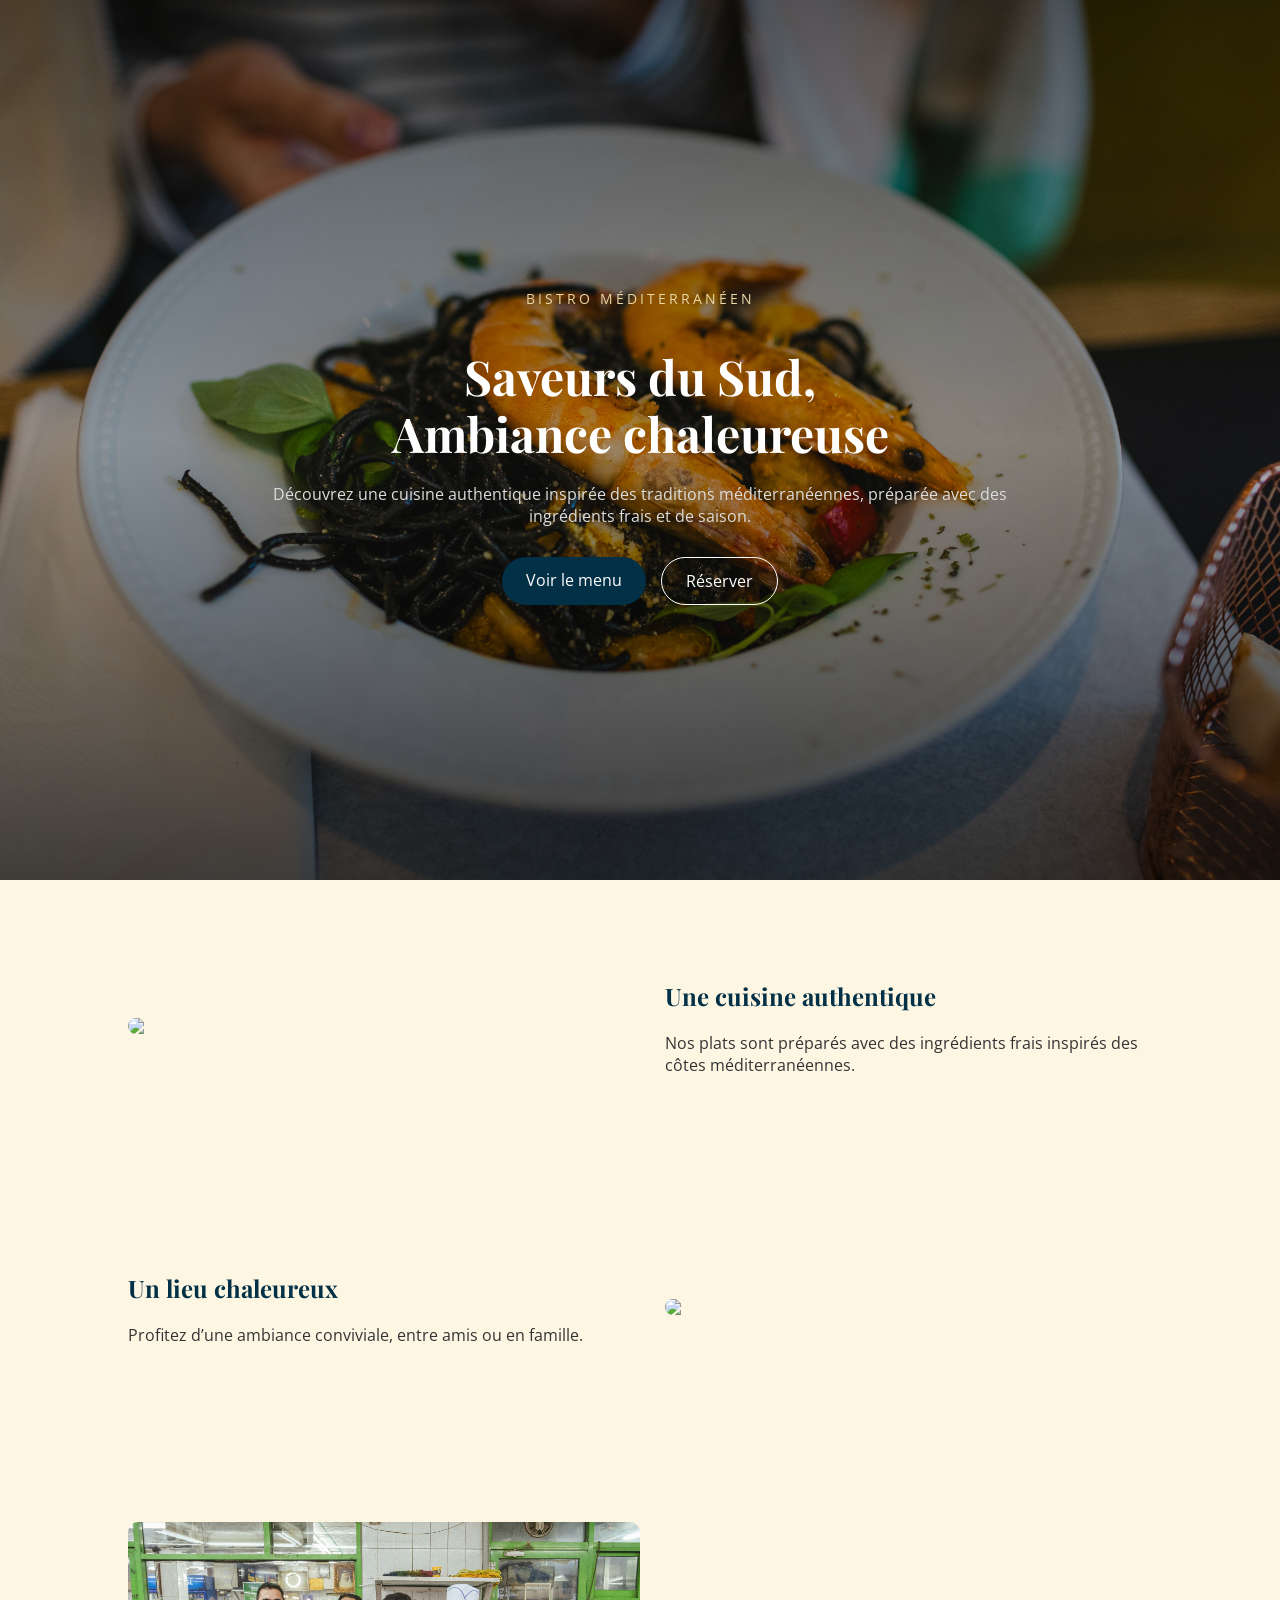
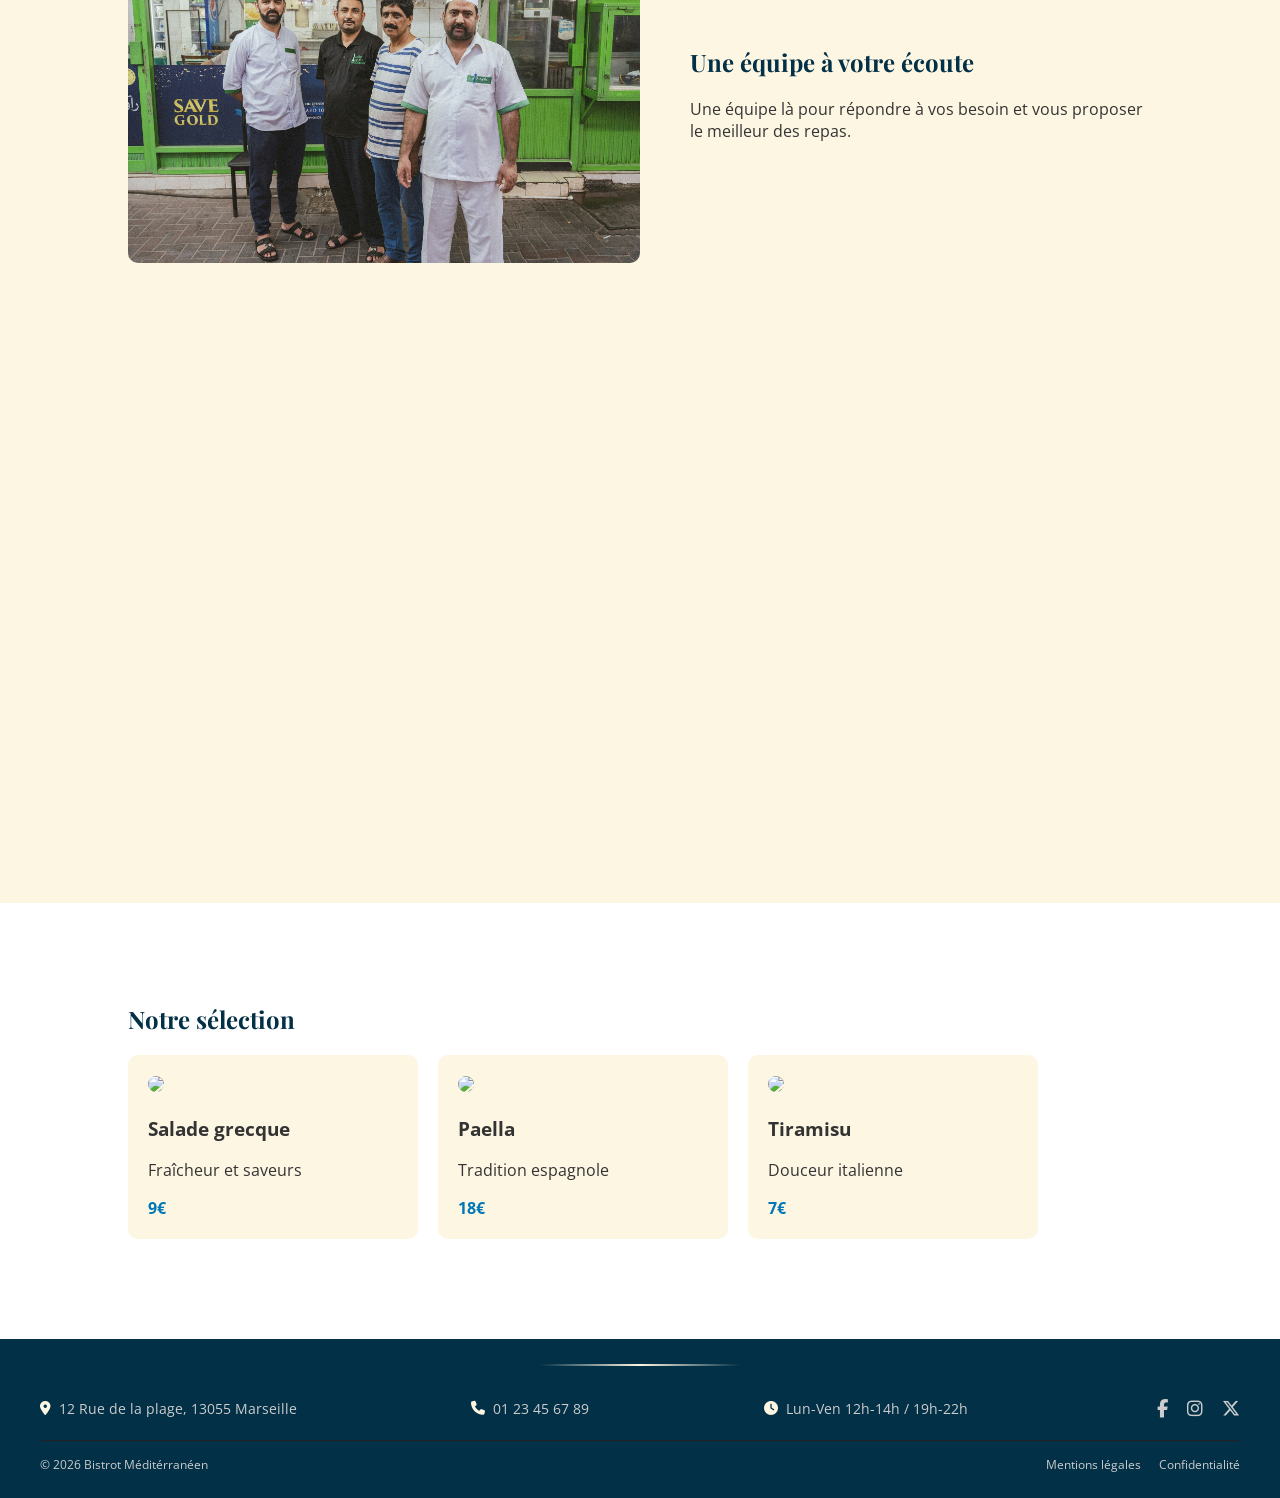
==== index.html @ e0ec24ad "Update index.html" ====
<!DOCTYPE html>
<html lang="fr">
<head>
<meta charset="UTF-8">
<meta name="viewport" content="width=device-width, initial-scale=1.0">
<title>Bistro Méditerranéen</title>

<link href="https://fonts.googleapis.com/css2?family=Open+Sans&family=Playfair+Display&display=swap" rel="stylesheet">
<link rel="stylesheet" href="https://cdnjs.cloudflare.com/ajax/libs/font-awesome/6.5.0/css/all.min.css">
<link rel="stylesheet" href="./style.css">
  
</head>

<body>

<!-- HERO -->
<section class="hero">
  <div class="hero-content">
    
      <p class="hero-subtitle">Bistro Méditerranéen</p>
  
      <h1>
        Saveurs du Sud,<br>
        Ambiance chaleureuse
      </h1>
  
      <p class="hero-text">
        Découvrez une cuisine authentique inspirée des traditions méditerranéennes, 
        préparée avec des ingrédients frais et de saison.
      </p>
  
      <div class="hero-buttons">
        <a href="./image/menu.pdf" target="_blank" class="btn-primary">Voir le menu</a>
        <a href="#contact" class="btn-secondary">Réserver</a>
      </div>

    </div>
  </section>

<!-- SECTION 1 -->
<section class="split fade-left">
  <img src="https://images.unsplash.com/photo-1546069901-ba9599a7e63c">
  <div class="split-text">
    <h2>Une cuisine authentique</h2>
    <p>Nos plats sont préparés avec des ingrédients frais inspirés des côtes méditerranéennes.</p>
  </div>
</section>

<!-- SECTION 2 -->
<section class="split reverse fade-right">
  <img src="https://images.unsplash.com/photo-1559339352-11d035aa65de">
  <div class="split-text">
    <h2>Un lieu chaleureux</h2>
    <p>Profitez d’une ambiance conviviale, entre amis ou en famille.</p>
  </div>
</section>

<!-- SECTION 3 -->
<section class="split fade-left">
  <img src="./image/equipe-restaurant .jpg">
  <div class="split-text">
    <h2>Une équipe à votre écoute</h2>
    <p>Une équipe là pour répondre à vos besoin et vous proposer le meilleur des repas.</p>
  </div>
</section>

<!-- IMAGE AMBIANCE -->
<section>
  <div class="full-image"></div>
</section>

<!-- MENU -->
<section class="menu">
  <h2>Notre sélection</h2>
  <div class="menu-scroll">
    
    <div class="menu-item">
      <img src="https://images.unsplash.com/photo-1600891964599-f61ba0e24092">
      <h3>Salade grecque</h3>
      <p>Fraîcheur et saveurs</p>
      <span class="price">9€</span>
    </div>

    <div class="menu-item">
      <img src="https://images.unsplash.com/photo-1551183053-bf91a1d81141">
      <h3>Paella</h3>
      <p>Tradition espagnole</p>
      <span class="price">18€</span>
    </div>

    <div class="menu-item">
      <img src="https://images.unsplash.com/photo-1627308595229-7830a5c91f9f">
      <h3>Tiramisu</h3>
      <p>Douceur italienne</p>
      <span class="price">7€</span>
    </div>

  </div>
</section>

<!-- FOOTER -->
<footer class="footer">
    <div class="footer-main">

        <div class="footer-item">
            <i class="fa-solid fa-location-dot"></i>
            <span>12 Rue de la plage, 13055 Marseille</span>
        </div>

        <div class="footer-item">
            <i class="fa-solid fa-phone"></i>
            <span>01 23 45 67 89</span>
        </div>

        <div class="footer-item">
            <i class="fa-solid fa-clock"></i>
            <span>Lun-Ven 12h-14h / 19h-22h</span>
        </div>

        <div class="footer-socials">
            <a href="#"><i class="fa-brands fa-facebook-f"></i></a>
            <a href="#"><i class="fa-brands fa-instagram"></i></a>
            <a href="#"><i class="fa-brands fa-x-twitter"></i></a>
        </div>

    </div>

    <div class="footer-bottom">
        <span>© 2026 Bistrot Méditérranéen</span>
        <div>
            <a href="./mentions-legales.html">Mentions légales</a>
            <a href="./politique-confidentialite.html">Confidentialité</a>
        </div>
    </div>
</footer>

<script>

const sections = document.querySelectorAll('.fade-right, .fade-left');

const observer = new IntersectionObserver(entries => {
  entries.forEach(entry => {
    if (entry.isIntersecting) {
      entry.target.classList.add('visible');
    }
  });
}, {
  threshold: 0.2
});

sections.forEach(section => {
  observer.observe(section);
});
</script>

</body>
</html>
---- style.css ----
/* -------- GLOBAL -------- */
body {
  margin: 0;
  font-family: 'Open Sans', sans-serif;
  background: #FDF6E3;
  color: #333;
}

h1, h2 {
  font-family: 'Playfair Display', serif;
  color: #023047;
}

section {
  padding: 80px 10%;
}

/* -------- HERO -------- */
.hero {
  height: 80vh;
  background: url('./image/Plat-mediteranneen.jpg') center/cover no-repeat;
  display: flex;
  align-items: center;
  justify-content: center;
  text-align: center;
  position: relative;
  color: white;
}

/* Overlay élégant */
.hero::before {
  content: "";
  position: absolute;
  inset: 0;
  background: linear-gradient(
    to bottom,
    rgba(0,0,0,0.6),
    rgba(0,0,0,0.3),
    rgba(0,0,0,0.7)
  );
}

.hero-content {
  position: relative;
  max-width: 800px;
  padding: 20px;
  z-index: 1;
}

/* Sous-titre */
.hero-subtitle {
  letter-spacing: 3px;
  text-transform: uppercase;
  font-size: 14px;
  color: #E9D8A6;
  margin-bottom: 10px;
}

/* Titre */
.hero h1 {
  font-size: 48px;
  line-height: 1.2;
  margin-bottom: 20px;
  animation: fadeUp 1s ease forwards;
  opacity: 0;
  transform: translateY(30px);
  color: white;
}

/* Texte */
.hero-text {
  font-size: 16px;
  color: #ddd;
  margin-bottom: 30px;
  animation: fadeUp 1.2s ease forwards;
  opacity: 0;
  transform: translateY(30px);
}

/* Boutons */
.hero-buttons {
  display: flex;
  justify-content: center;
  gap: 15px;
}

/* Bouton principal */
.btn-primary {
  background: #023047;
  color: white;
  padding: 12px 24px;
  border-radius: 30px;
  text-decoration: none;
  transition: 0.3s;
}

.btn-primary:hover {
  background: #023047;
  transform: scale(1.05);
}

/* Bouton secondaire */
.btn-secondary {
  border: 1px solid white;
  color: white;
  padding: 12px 24px;
  border-radius: 30px;
  text-decoration: none;
  transition: 0.3s;
}

.btn-secondary:hover {
  background: white;
  color: black;
}

/* Animation */
@keyframes fadeUp {
  to {
    opacity: 1;
    transform: translateY(0);
  }
}

/* -------- SECTION SPLIT -------- */
.split {
  display: flex;
  align-items: center;
  gap: 50px;
}

.split img {
  width: 50%;
  border-radius: 10px;
  transition: transform 0.5s;
}

.split img:hover {
  transform: scale(1.05);
}

.split-text {
  width: 50%;
}

/* inversion */
.split.reverse {
  flex-direction: row-reverse;
}

/* état initial */
.fade-left,
.fade-right {
  opacity: 0;
  transition: all 0.8s ease;
}

/* animation gauche */
.fade-left {
  transform: translateX(-80px);
}

/* animation droite */
.fade-right {
  transform: translateX(80px);
}

/* état visible */
.fade-left.visible,
.fade-right.visible {
  opacity: 1;
  transform: translateX(0);
}


/* -------- MENU SCROLL -------- */
.menu {
  background: #fff;
}

.menu-scroll {
  display: flex;
  gap: 20px;
  padding-bottom: 20px;
}

.menu-item {
  min-width: 250px;
  background: #FDF6E3;
  padding: 20px;
  border-radius: 10px;
  transition: 0.3s;
}

.menu-item:hover {
  transform: scale(1.05);
}

.menu-item img {
  width: 100%;
  border-radius: 10px;
}

.price {
  color: #0077B6;
  font-weight: bold;
}

/* -------- IMAGE FULL -------- */
.full-image {
  height: 400px;
  background: url('https://images.unsplash.com/photo-1551218808-94e220e084d2') center/cover;
  border-radius: 10px;
}

/* -------- FOOTER -------- */
.footer {background: #023047; color: #FDF6E3; padding: 25px 40px; font-size: 14px; }
.footer::before {content: ""; display: block; width: 200px; height: 2px; margin: 0 auto 30px auto;
    background: linear-gradient(to right, transparent, #FDF6E3, transparent );
}
.footer-main {display: flex; justify-content: space-between; align-items: center; flex-wrap: wrap; gap: 20px; }
.footer-item {display: flex; align-items: center; gap: 8px; color: #ccc; }
.footer-item i {color: #FDF6E3; }
.footer-socials a {color: #ccc; margin-left: 15px; font-size: 18px; transition: 0.3s; }
.footer-socials a:hover {color: #FDF6E3; transform: scale(1.2); }
.footer-bottom {margin-top: 20px; padding-top: 15px; border-top: 1px solid #222; display: flex; justify-content: space-between; flex-wrap: wrap; color: #ccc;
    font-size: 12px; }
.footer-bottom a {margin-left: 15px; color: #ccc; text-decoration: none; }
.footer-bottom a:hover { color: #fff; }


/* -------- Mentions légale et confidentialité -------- */
.legal-container {
    max-width: 900px;
    margin: 80px auto;
    padding: 40px;
    background: #ffffff;
    border-radius: 12px;
    box-shadow: 0 10px 30px rgba(0,0,0,0.08);
    font-family: 'Segoe UI', sans-serif;
    line-height: 1.7;
    color: #333;
}

.legal-container h1 {
    font-size: 32px;
    margin-bottom: 30px;
    text-align: center;
}

.legal-container h2 {
    margin-top: 35px;
    margin-bottom: 10px;
    font-size: 20px;
    color: #111;
    border-left: 4px solid #c59d5f;
    padding-left: 10px;
}

.legal-container p {
    margin-bottom: 15px;
}

.legal-container a {
    color: #c59d5f;
    text-decoration: none;
}

.legal-container a:hover {
    text-decoration: underline;
}

.legal-date {
    margin-top: 40px;
    font-size: 14px;
    color: #777;
    text-align: right;
}

/* -------- RESPONSIVE -------- */
@media (max-width: 900px) {
  .split {
    flex-direction: column;
  }
  .split img, .split-text {
    width: 100%;
  }
}
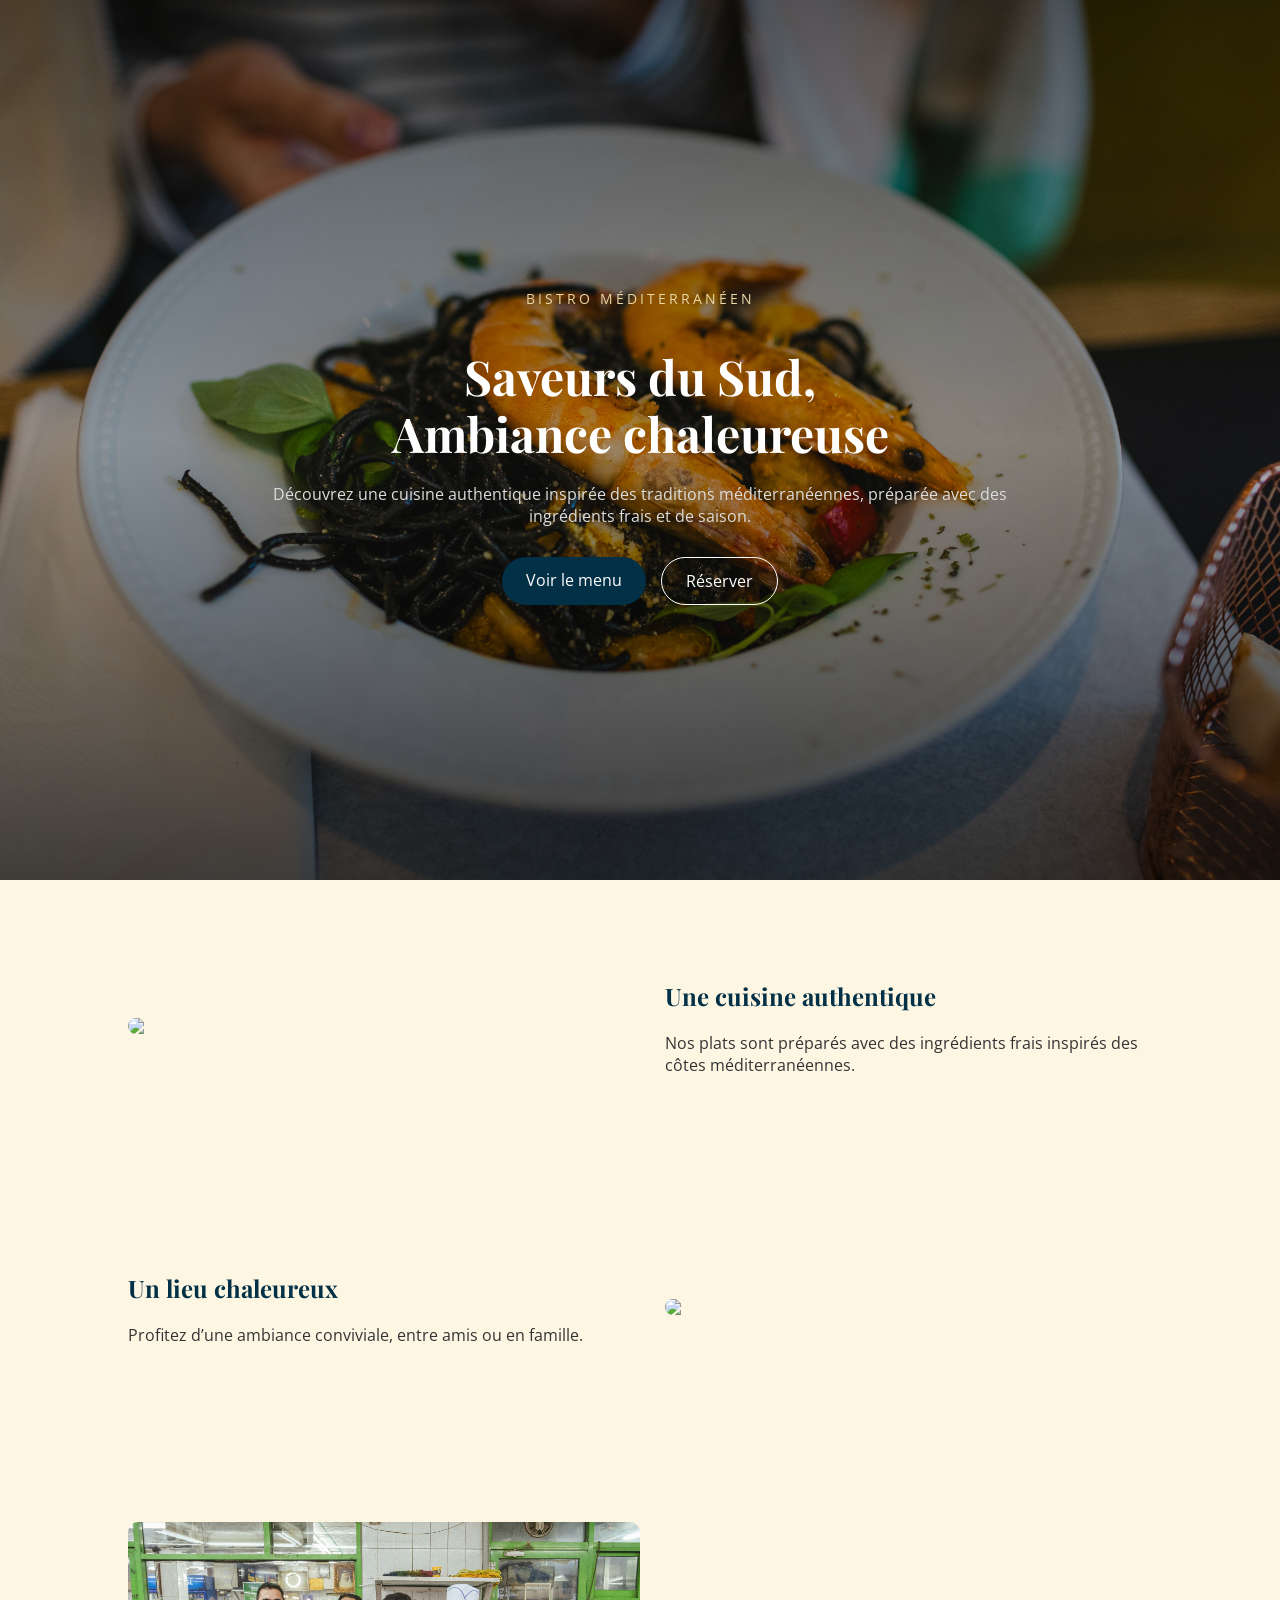
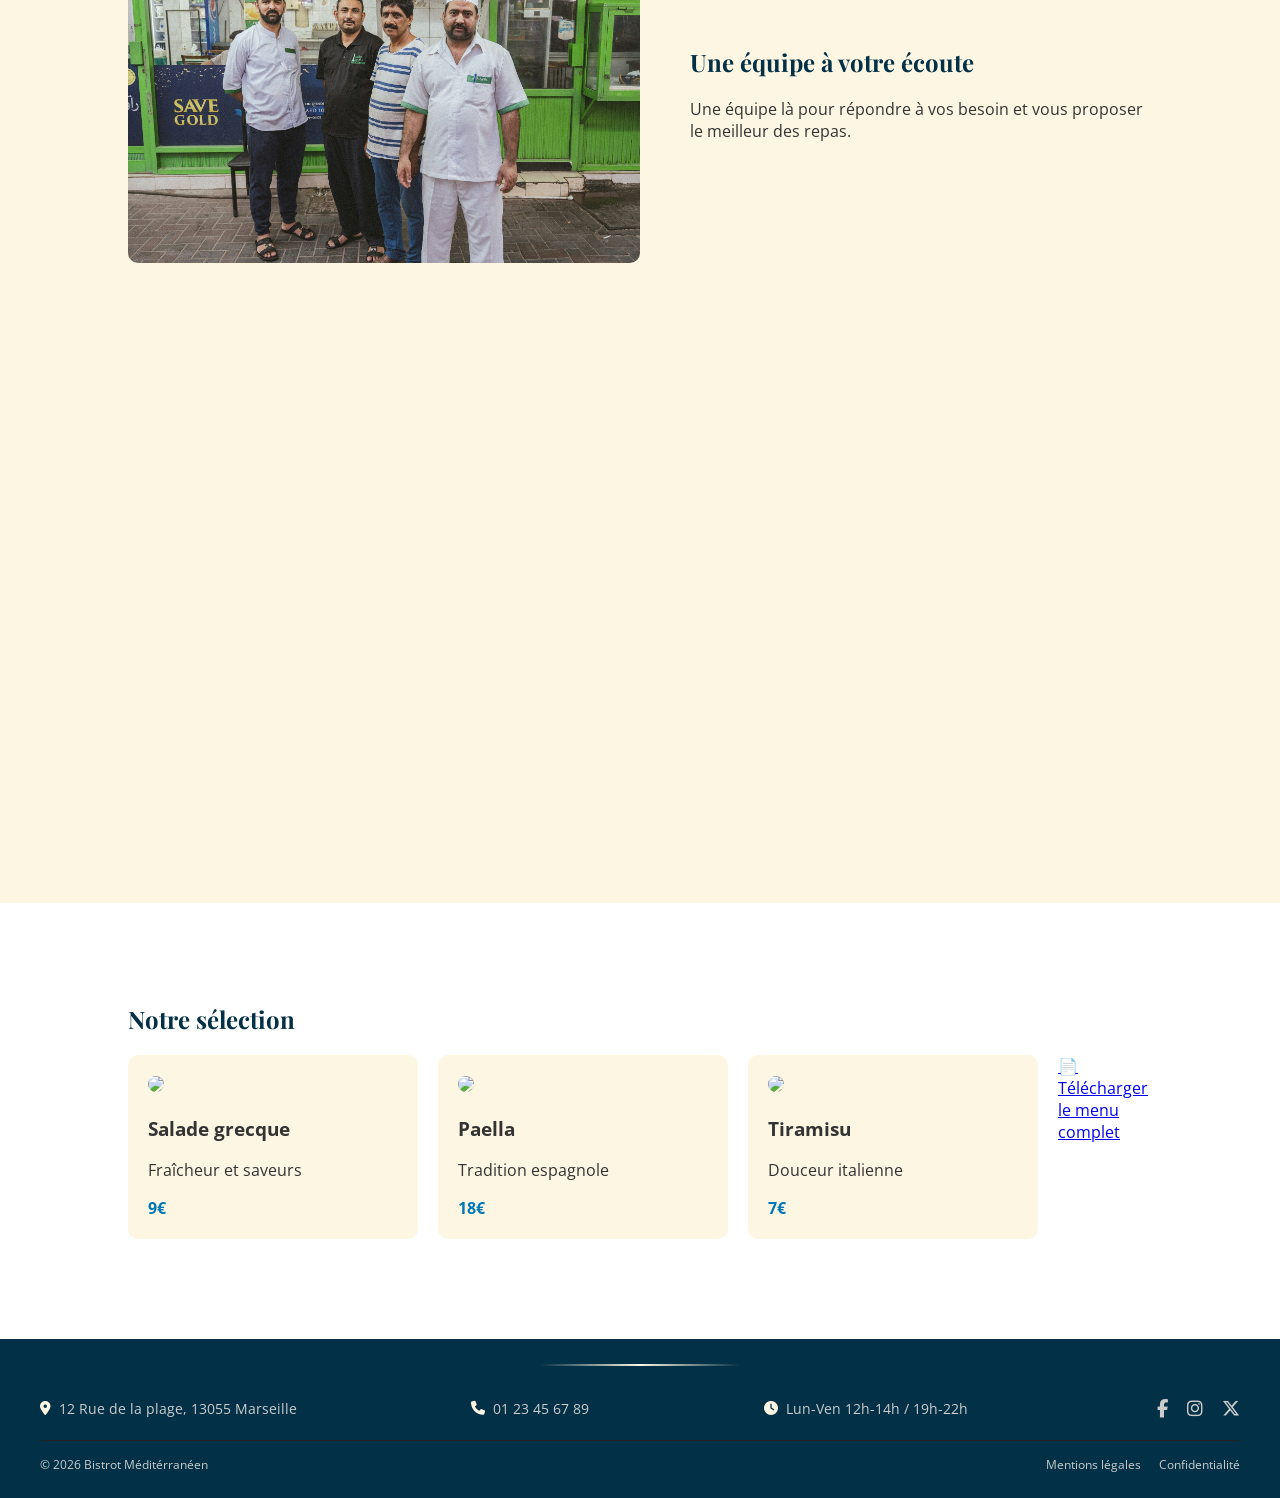
==== commit 2451fee1: "Update index.html" ====
--- a/index.html
+++ b/index.html
@@ -95,6 +95,12 @@
       <span class="price">7€</span>
     </div>
 
+    <div class="menu-pdf-button">
+        <a href="./image/menu-complet.pdf" target="_blank" class="btn-download">
+            📄 Télécharger le menu complet
+        </a>
+    </div>
+
   </div>
 </section>
 
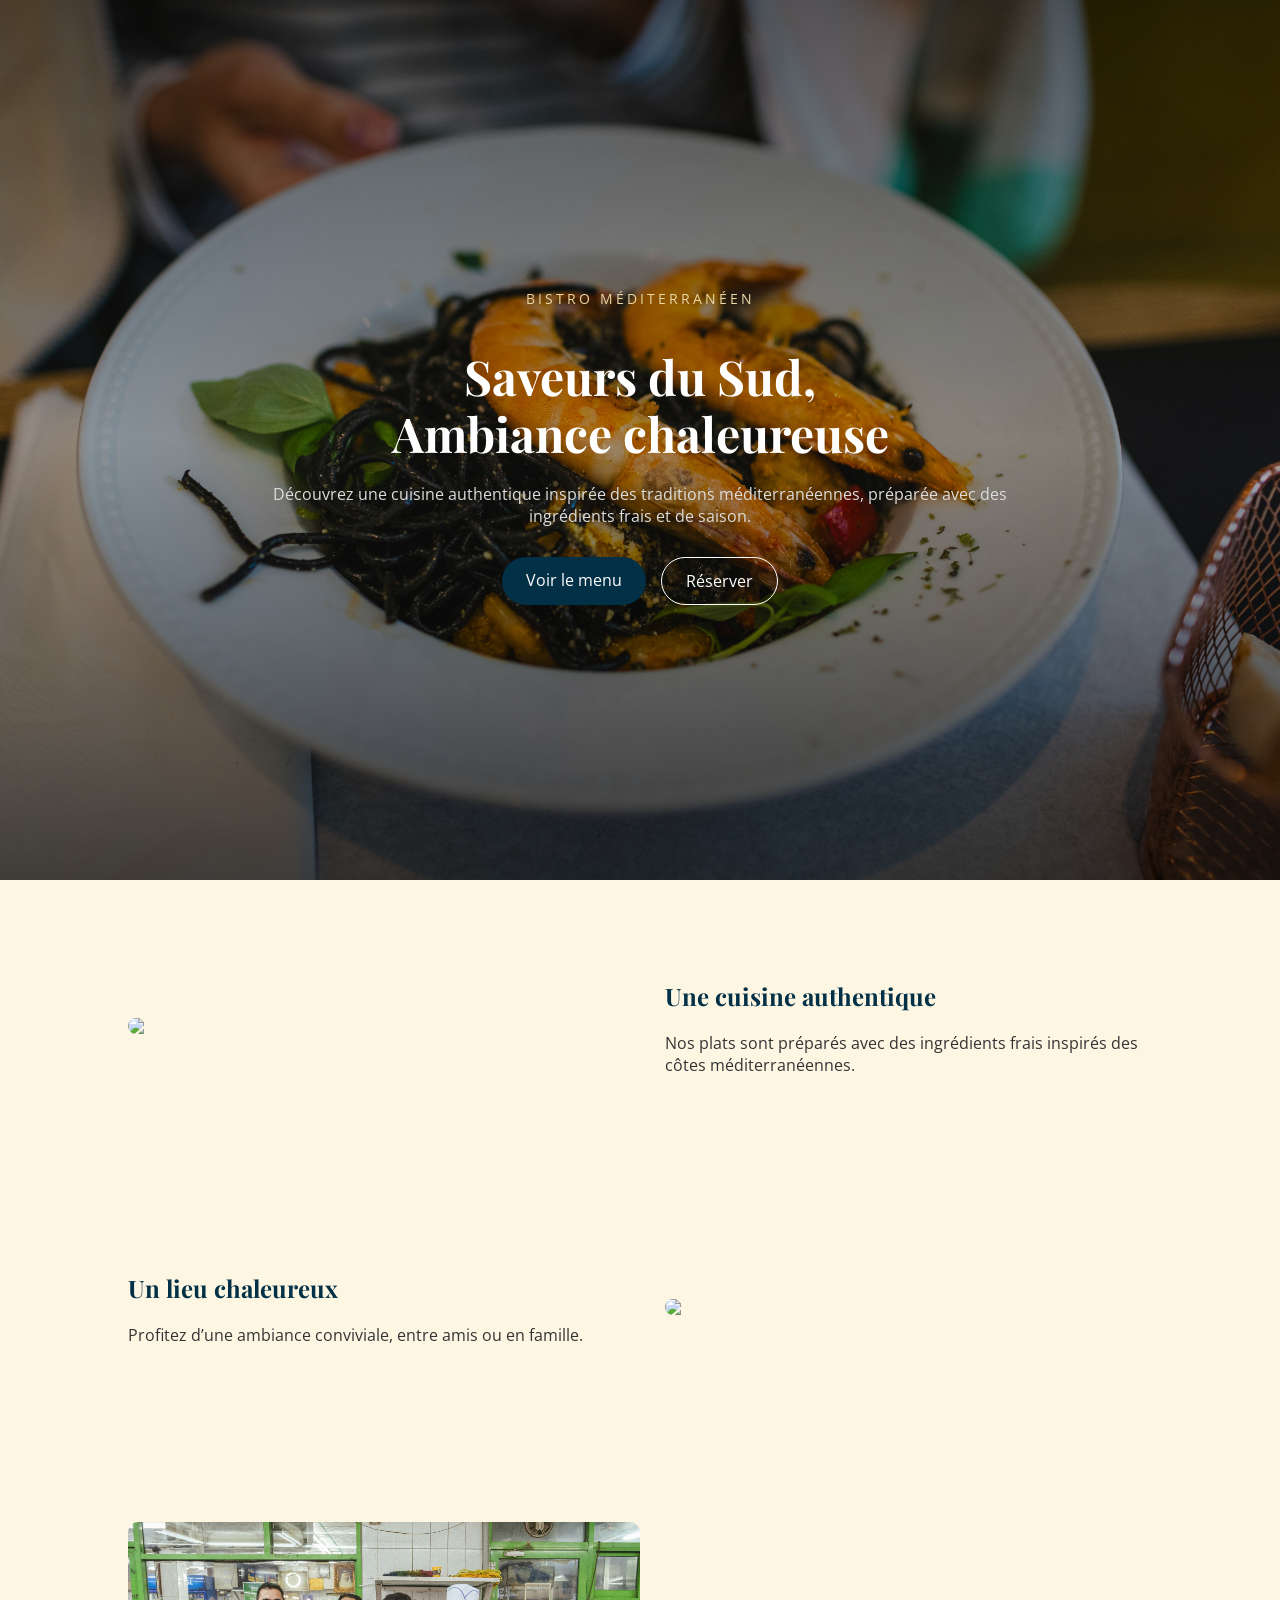
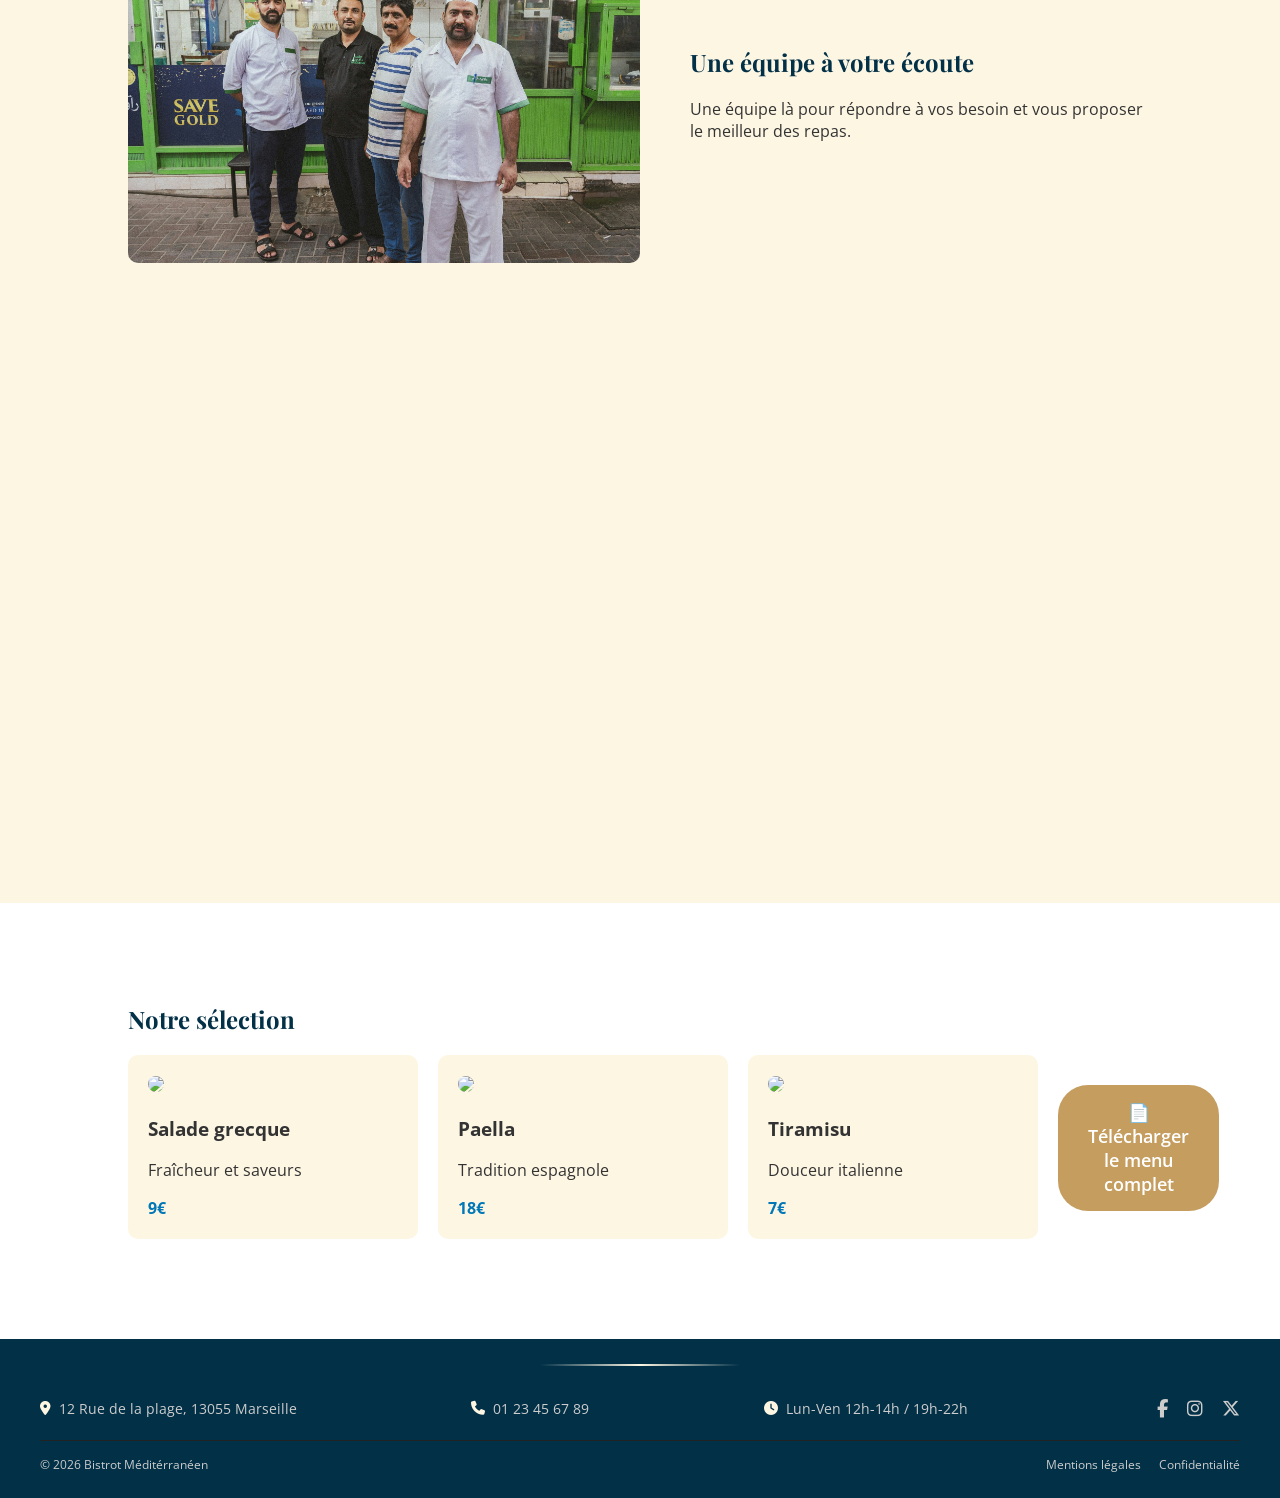
==== commit 72b9878c: "Update index.html" ====
--- a/index.html
+++ b/index.html
@@ -30,7 +30,7 @@
       </p>
   
       <div class="hero-buttons">
-        <a href="./image/menu.pdf" target="_blank" class="btn-primary">Voir le menu</a>
+        <a href=".menu" target="_blank" class="btn-primary">Voir le menu</a>
         <a href="#contact" class="btn-secondary">Réserver</a>
       </div>
 
@@ -96,7 +96,7 @@
     </div>
 
     <div class="menu-pdf-button">
-        <a href="./image/menu-complet.pdf" target="_blank" class="btn-download">
+        <a href="./image/menu.pdf" target="_blank" class="btn-download">
             📄 Télécharger le menu complet
         </a>
     </div>
--- a/style.css
+++ b/style.css
@@ -206,6 +206,11 @@
   font-weight: bold;
 }
 
+.btn-download {display: inline-block; background-color: #c59d5f; color: white; font-weight: 600; padding: 15px 30px; border-radius: 30px; text-decoration: none;
+    font-size: 1.1rem; transition: transform 0.3s ease, box-shadow 0.3s ease; margin-top: 30px; }
+.btn-download:hover {transform: translateY(-3px); box-shadow: 0 8px 20px rgba(0,0,0,0.2); }
+.menu-pdf-button {text-align: center; }
+
 /* -------- IMAGE FULL -------- */
 .full-image {
   height: 400px;
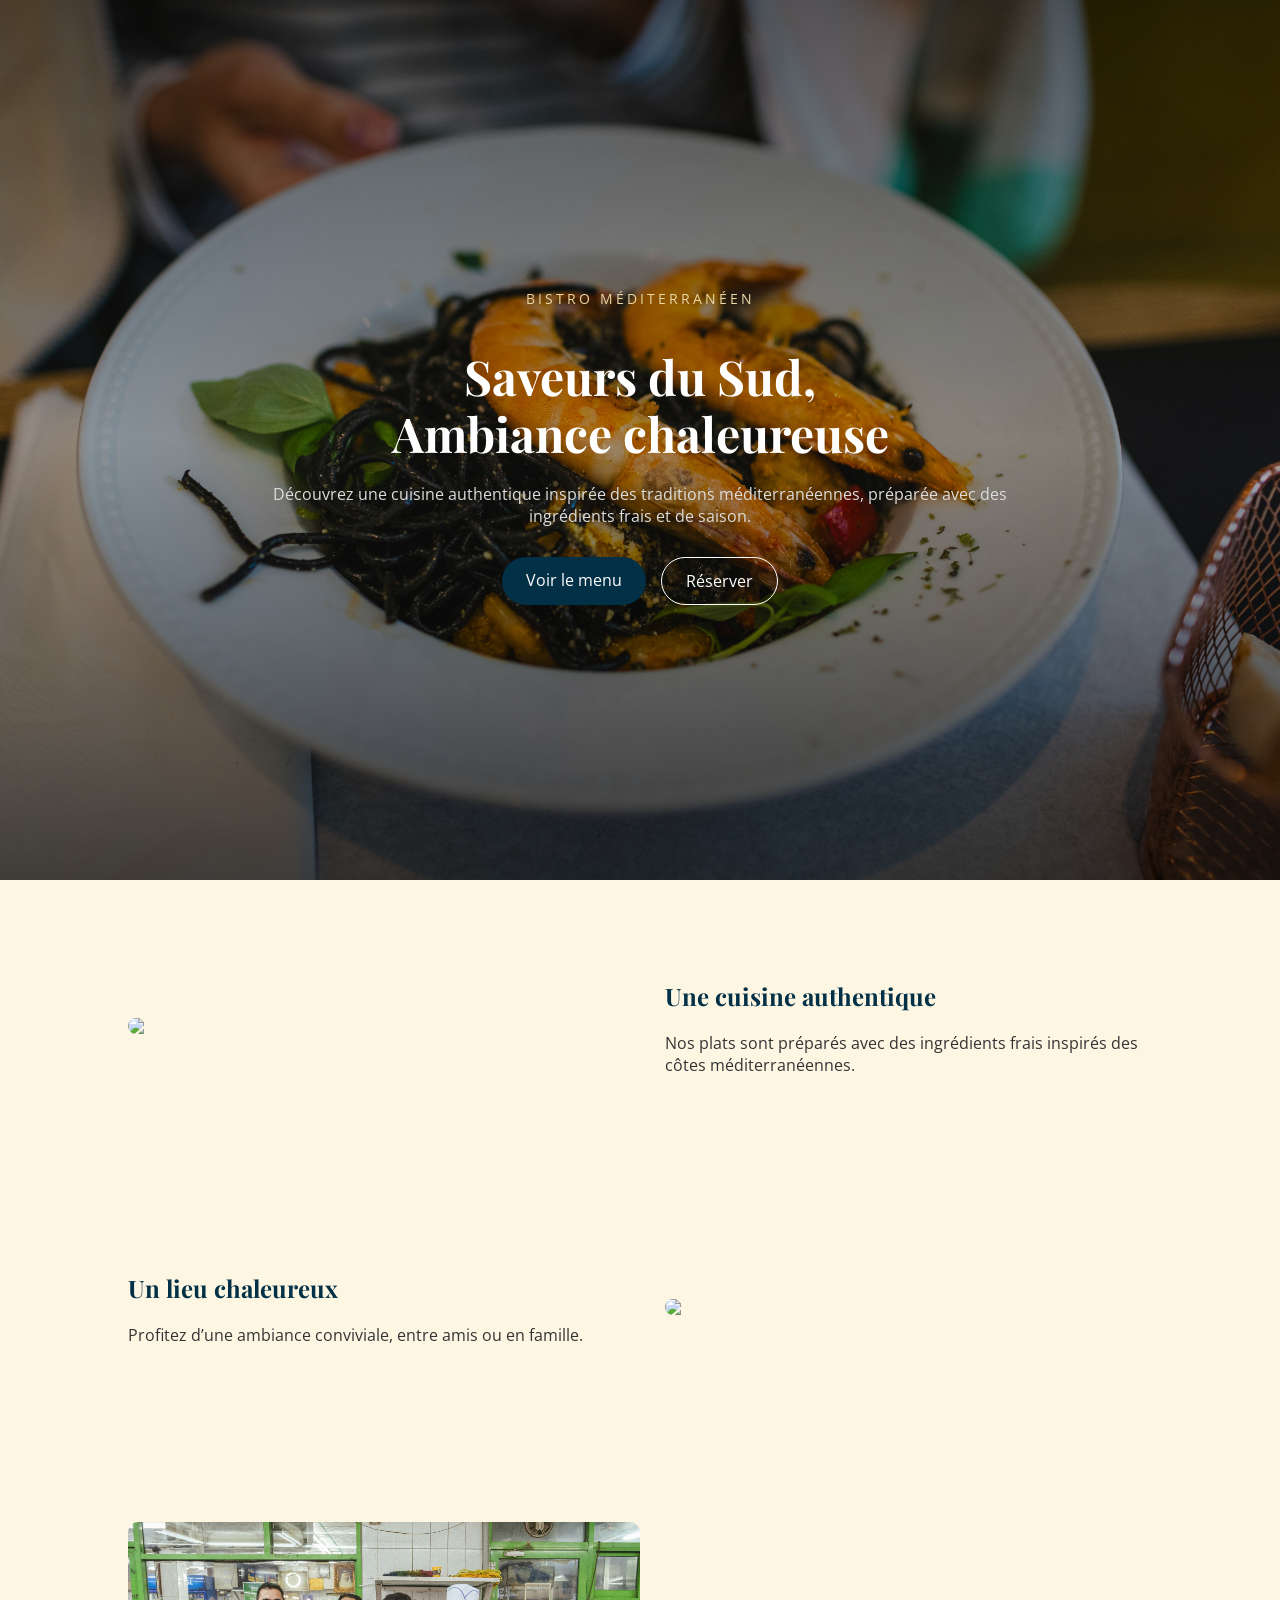
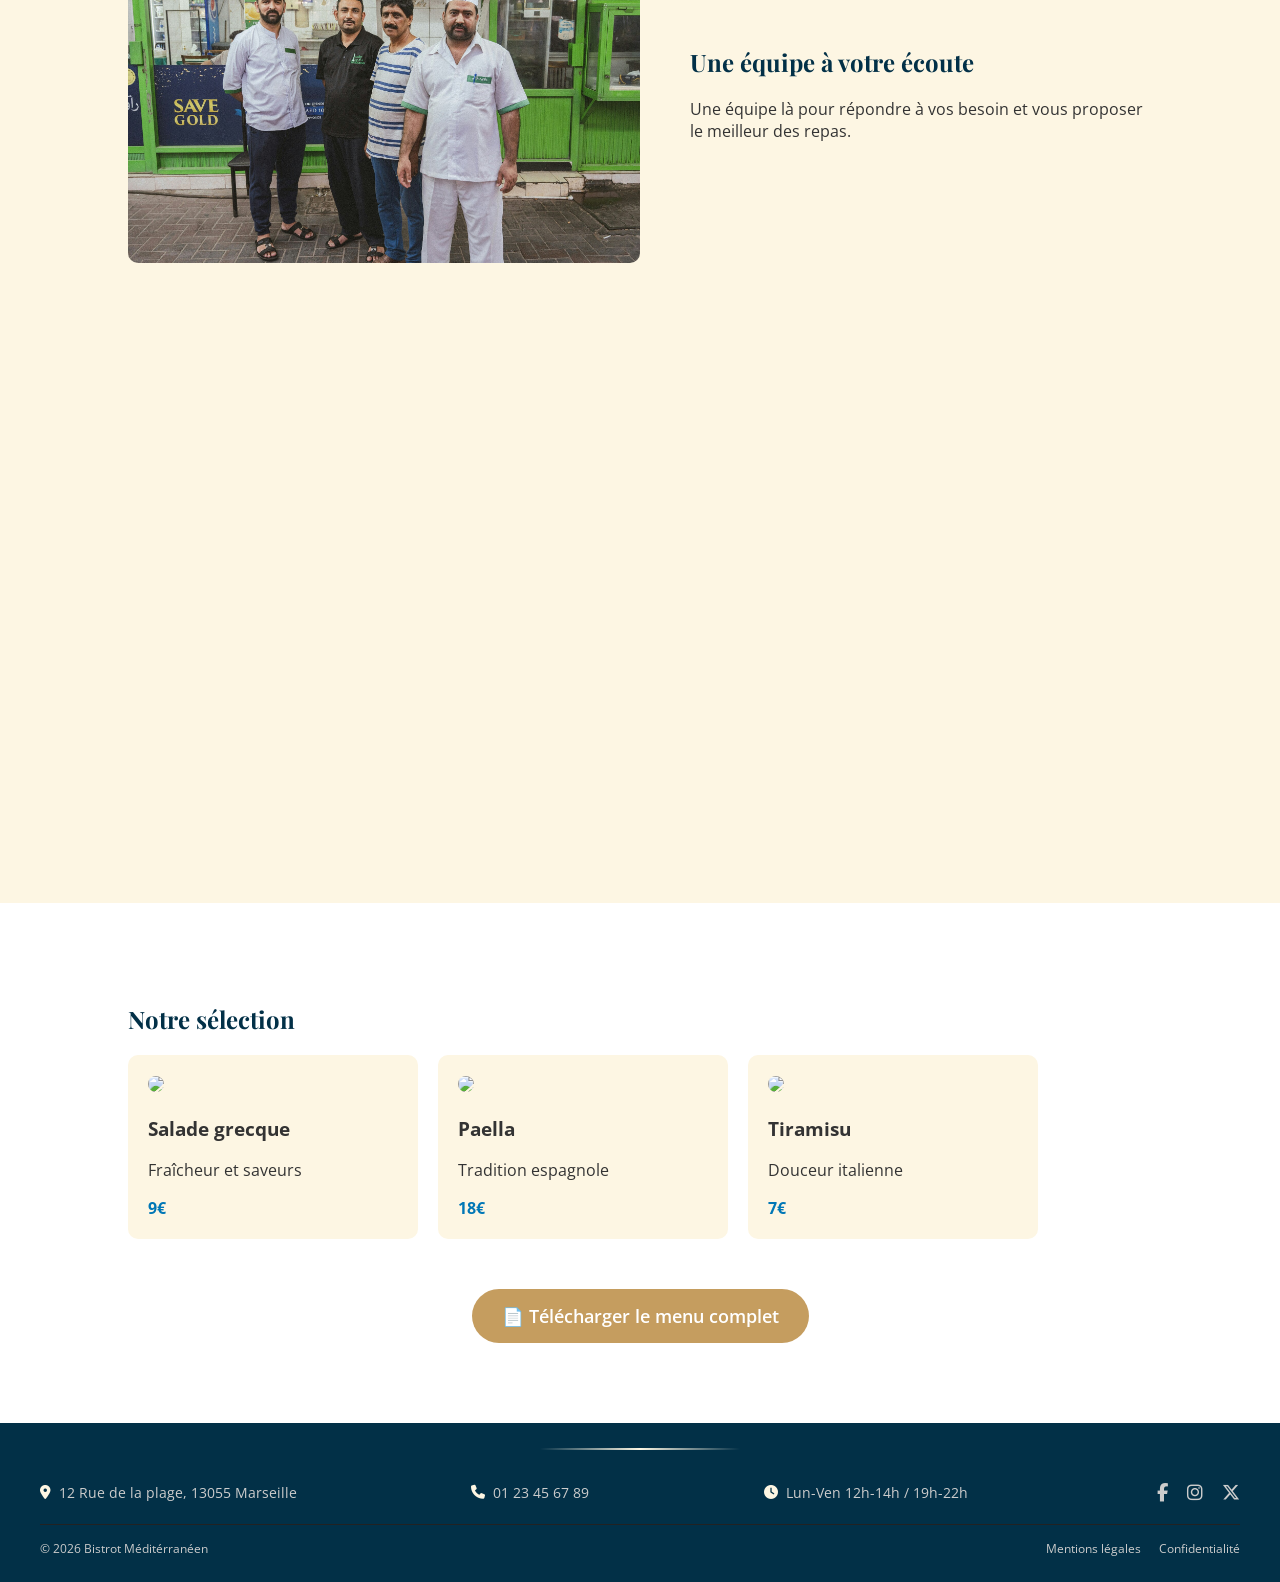
==== commit 225f98c7: "Update index.html" ====
--- a/index.html
+++ b/index.html
@@ -30,7 +30,7 @@
       </p>
   
       <div class="hero-buttons">
-        <a href=".menu" target="_blank" class="btn-primary">Voir le menu</a>
+        <a href=".menu" class="btn-primary">Voir le menu</a>
         <a href="#contact" class="btn-secondary">Réserver</a>
       </div>
 
@@ -95,12 +95,11 @@
       <span class="price">7€</span>
     </div>
 
-    <div class="menu-pdf-button">
-        <a href="./image/menu.pdf" target="_blank" class="btn-download">
-            📄 Télécharger le menu complet
-        </a>
-    </div>
-
+  </div>
+  <div class="menu-pdf-button">
+    <a href="./image/menu.pdf" target="_blank" class="btn-download">
+        📄 Télécharger le menu complet
+    </a>
   </div>
 </section>
 
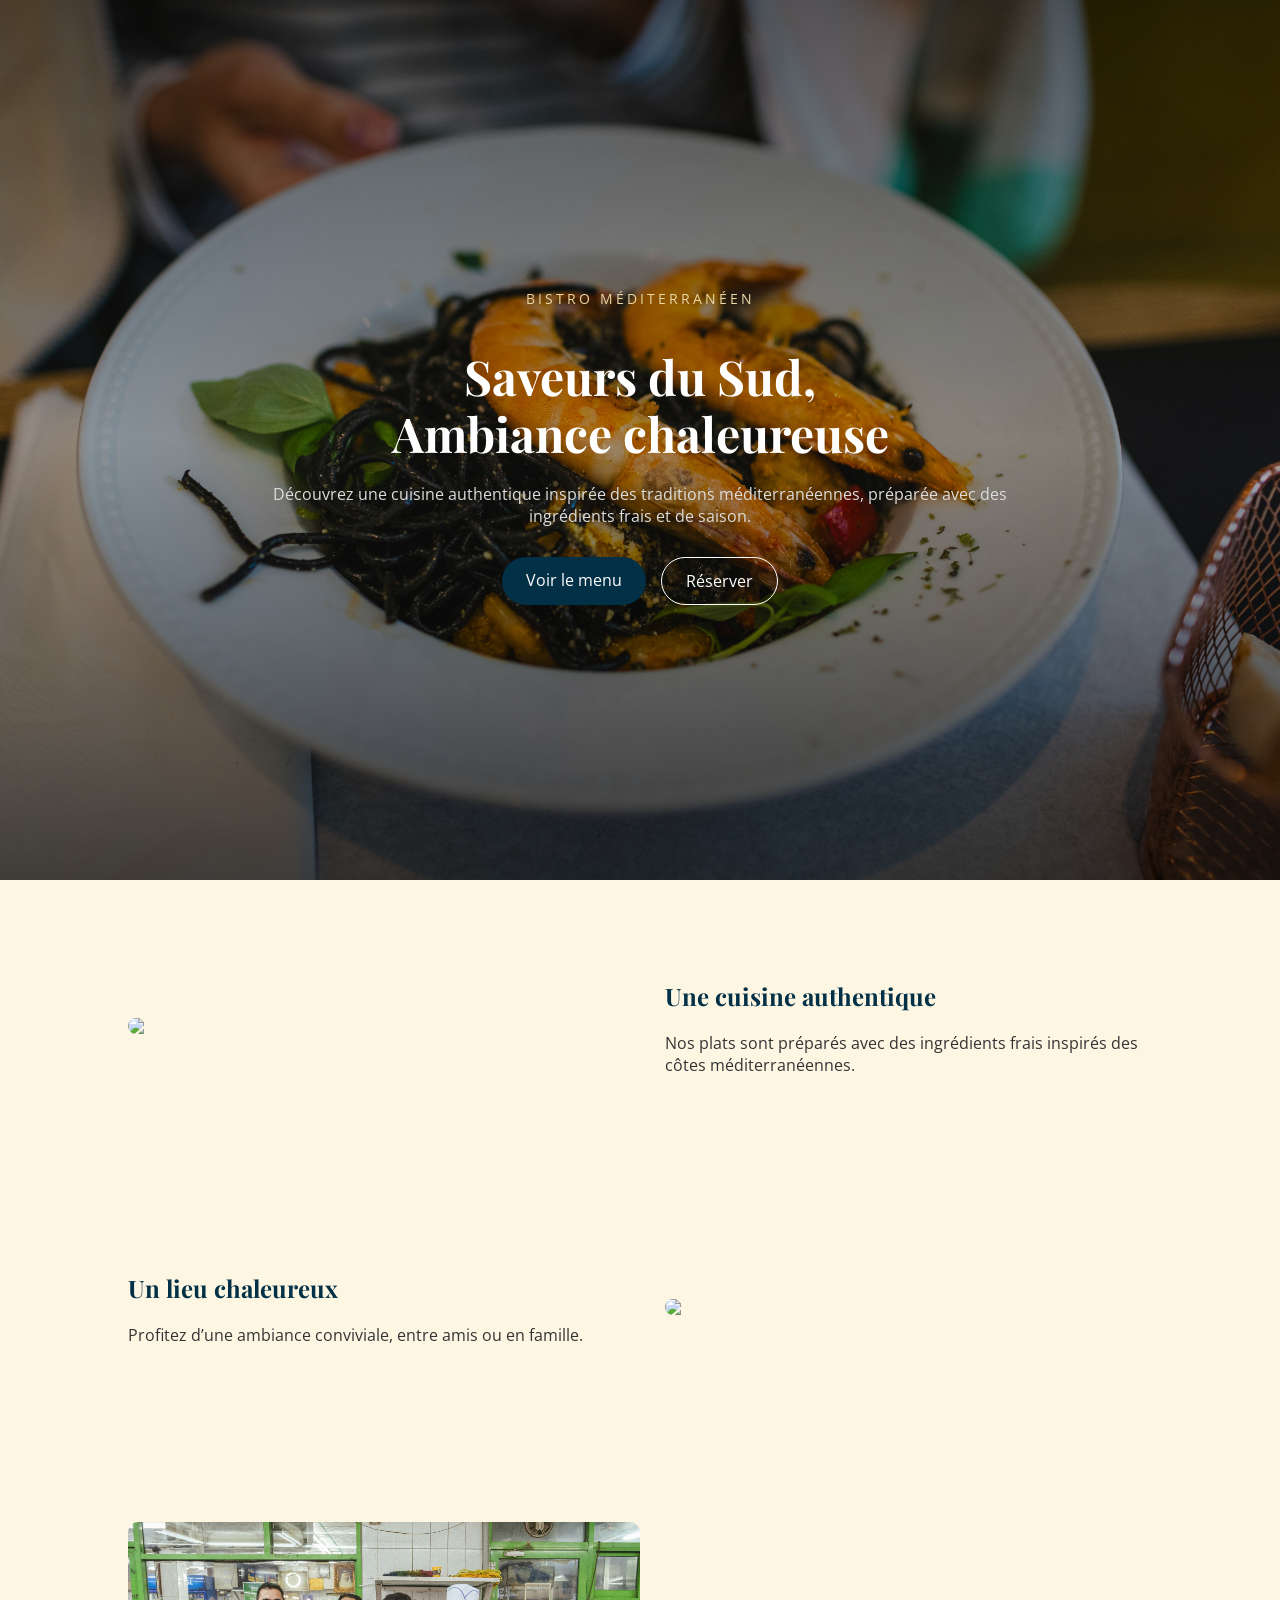
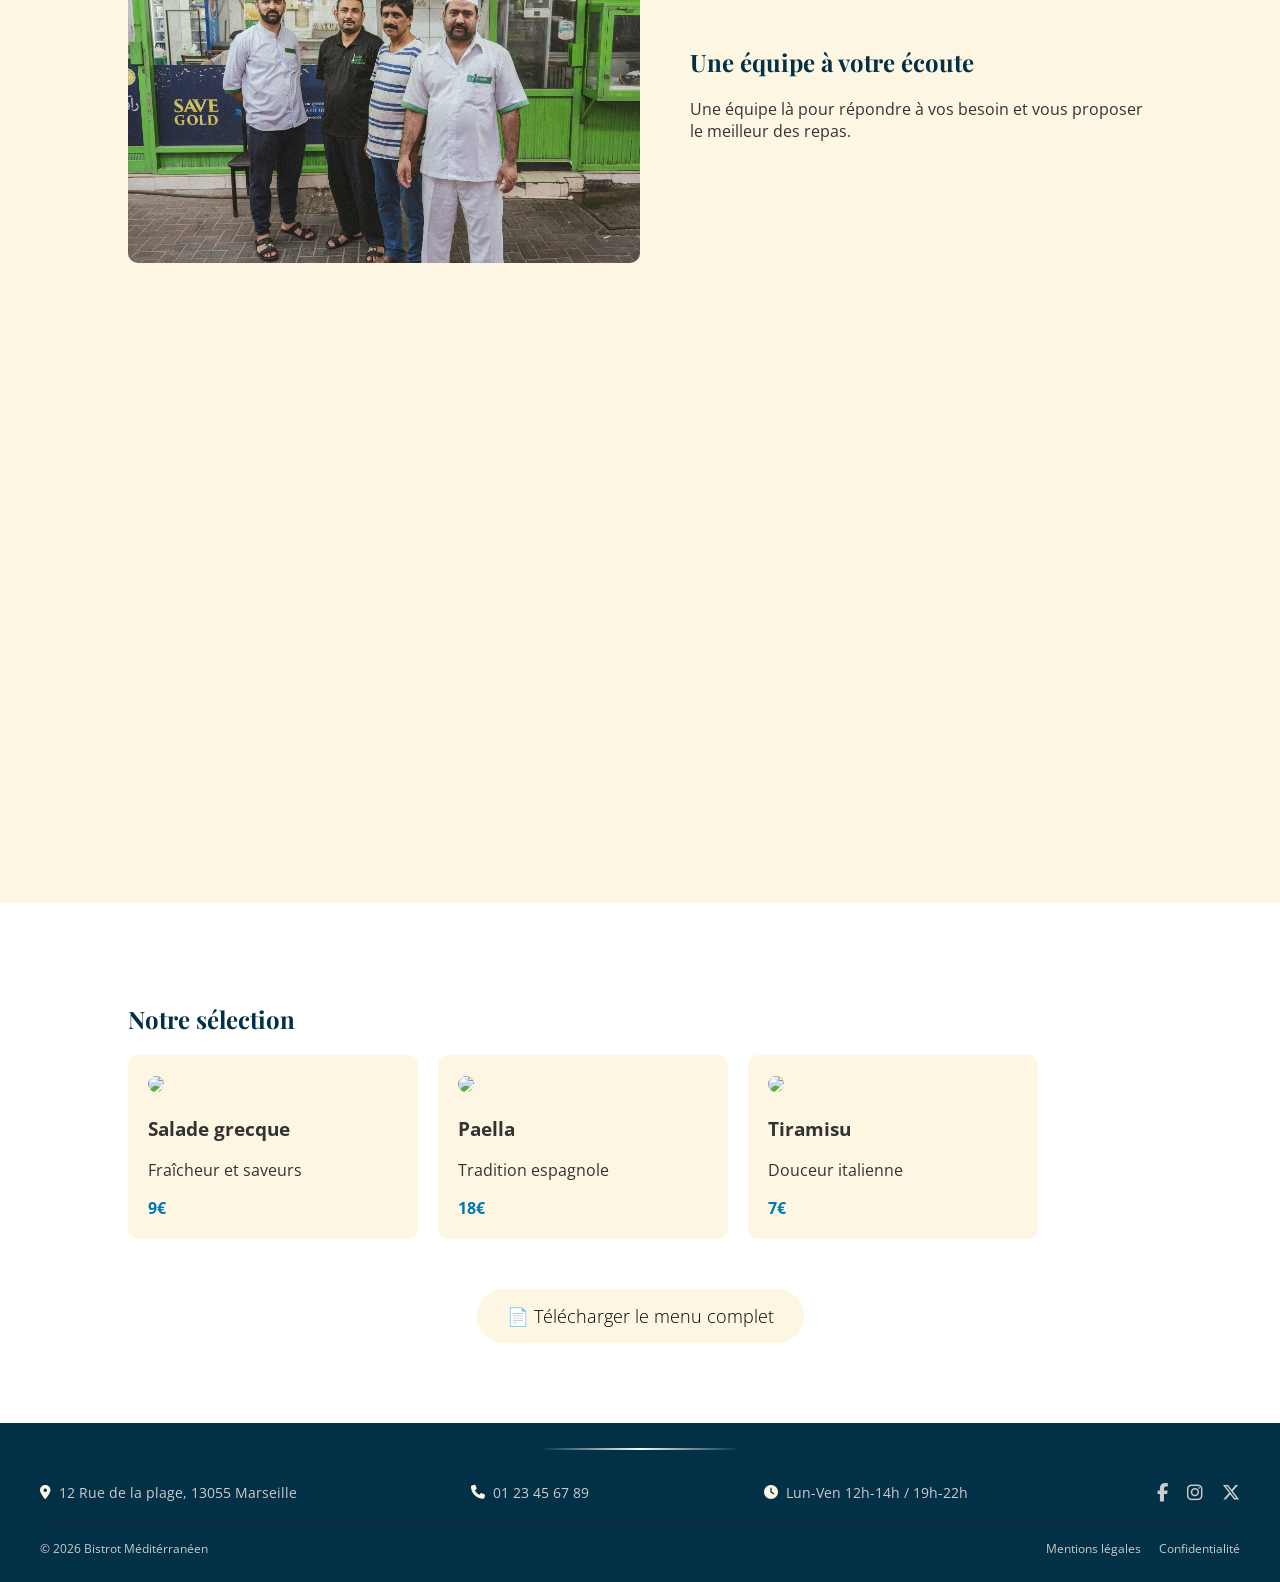
==== commit ef99fe90: "Update index.html" ====
--- a/index.html
+++ b/index.html
@@ -2,7 +2,7 @@
 <html lang="fr">
 <head>
 <meta charset="UTF-8">
-<meta name="viewport" content="width=device-width, initial-scale=1.0">
+<meta name="viewport, user-scalable=no" content="width=device-width, initial-scale=1.0">
 <title>Bistro Méditerranéen</title>
 
 <link href="https://fonts.googleapis.com/css2?family=Open+Sans&family=Playfair+Display&display=swap" rel="stylesheet">
@@ -30,7 +30,7 @@
       </p>
   
       <div class="hero-buttons">
-        <a href=".menu" class="btn-primary">Voir le menu</a>
+        <a href="#menu" class="btn-primary">Voir le menu</a>
         <a href="#contact" class="btn-secondary">Réserver</a>
       </div>
 
@@ -70,7 +70,7 @@
 </section>
 
 <!-- MENU -->
-<section class="menu">
+<section class="menu" id="menu">
   <h2>Notre sélection</h2>
   <div class="menu-scroll">
     
--- a/style.css
+++ b/style.css
@@ -1,4 +1,7 @@
 /* -------- GLOBAL -------- */
+html {
+  scroll-behavior: smooth;
+}
 body {
   margin: 0;
   font-family: 'Open Sans', sans-serif;
@@ -26,8 +29,6 @@
   position: relative;
   color: white;
 }
-
-/* Overlay élégant */
 .hero::before {
   content: "";
   position: absolute;
@@ -39,15 +40,12 @@
     rgba(0,0,0,0.7)
   );
 }
-
 .hero-content {
   position: relative;
   max-width: 800px;
   padding: 20px;
   z-index: 1;
 }
-
-/* Sous-titre */
 .hero-subtitle {
   letter-spacing: 3px;
   text-transform: uppercase;
@@ -55,8 +53,6 @@
   color: #E9D8A6;
   margin-bottom: 10px;
 }
-
-/* Titre */
 .hero h1 {
   font-size: 48px;
   line-height: 1.2;
@@ -66,8 +62,6 @@
   transform: translateY(30px);
   color: white;
 }
-
-/* Texte */
 .hero-text {
   font-size: 16px;
   color: #ddd;
@@ -76,15 +70,11 @@
   opacity: 0;
   transform: translateY(30px);
 }
-
-/* Boutons */
 .hero-buttons {
   display: flex;
   justify-content: center;
   gap: 15px;
 }
-
-/* Bouton principal */
 .btn-primary {
   background: #023047;
   color: white;
@@ -93,13 +83,10 @@
   text-decoration: none;
   transition: 0.3s;
 }
-
 .btn-primary:hover {
   background: #023047;
   transform: scale(1.05);
 }
-
-/* Bouton secondaire */
 .btn-secondary {
   border: 1px solid white;
   color: white;
@@ -108,13 +95,10 @@
   text-decoration: none;
   transition: 0.3s;
 }
-
 .btn-secondary:hover {
   background: white;
   color: black;
 }
-
-/* Animation */
 @keyframes fadeUp {
   to {
     opacity: 1;
@@ -128,51 +112,37 @@
   align-items: center;
   gap: 50px;
 }
-
 .split img {
   width: 50%;
   border-radius: 10px;
   transition: transform 0.5s;
 }
-
 .split img:hover {
   transform: scale(1.05);
 }
-
 .split-text {
   width: 50%;
 }
-
-/* inversion */
 .split.reverse {
   flex-direction: row-reverse;
 }
-
-/* état initial */
 .fade-left,
 .fade-right {
   opacity: 0;
   transition: all 0.8s ease;
 }
-
-/* animation gauche */
 .fade-left {
   transform: translateX(-80px);
 }
-
-/* animation droite */
 .fade-right {
   transform: translateX(80px);
 }
-
-/* état visible */
 .fade-left.visible,
 .fade-right.visible {
   opacity: 1;
   transform: translateX(0);
 }
 
-
 /* -------- MENU SCROLL -------- */
 .menu {
   background: #fff;
@@ -206,7 +176,7 @@
   font-weight: bold;
 }
 
-.btn-download {display: inline-block; background-color: #c59d5f; color: white; font-weight: 600; padding: 15px 30px; border-radius: 30px; text-decoration: none;
+.btn-download {display: inline-block; background-color: #FDF6E3; color: black; font-weight: 300; padding: 15px 30px; border-radius: 30px; text-decoration: none;
     font-size: 1.1rem; transition: transform 0.3s ease, box-shadow 0.3s ease; margin-top: 30px; }
 .btn-download:hover {transform: translateY(-3px); box-shadow: 0 8px 20px rgba(0,0,0,0.2); }
 .menu-pdf-button {text-align: center; }
@@ -284,10 +254,18 @@
 
 /* -------- RESPONSIVE -------- */
 @media (max-width: 900px) {
-  .split {
+  .split,
+  .split.reverse {
     flex-direction: column;
   }
   .split img, .split-text {
     width: 100%;
   }
-}
+  .menu-scroll {
+    overflow: hidden; overflow-x: auto; display: flex; 
+  }
+}
+
+
+
+
